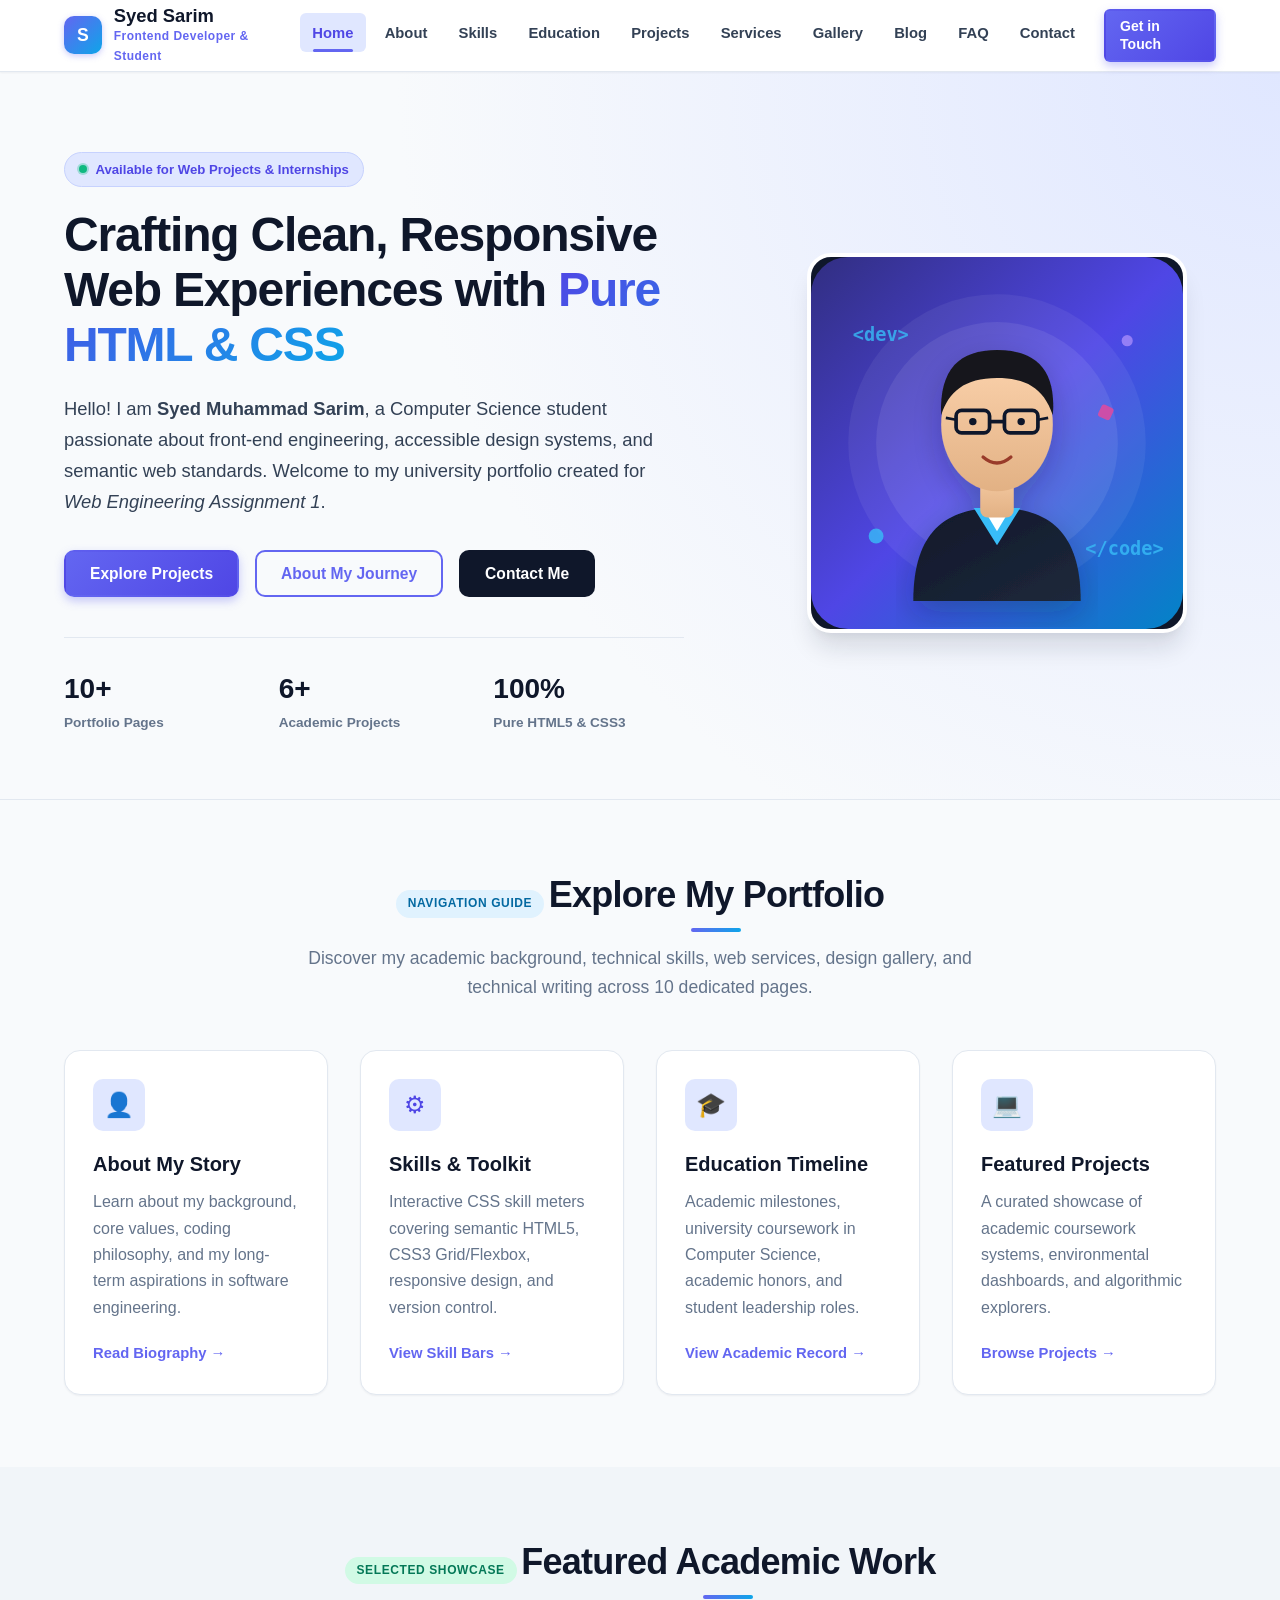
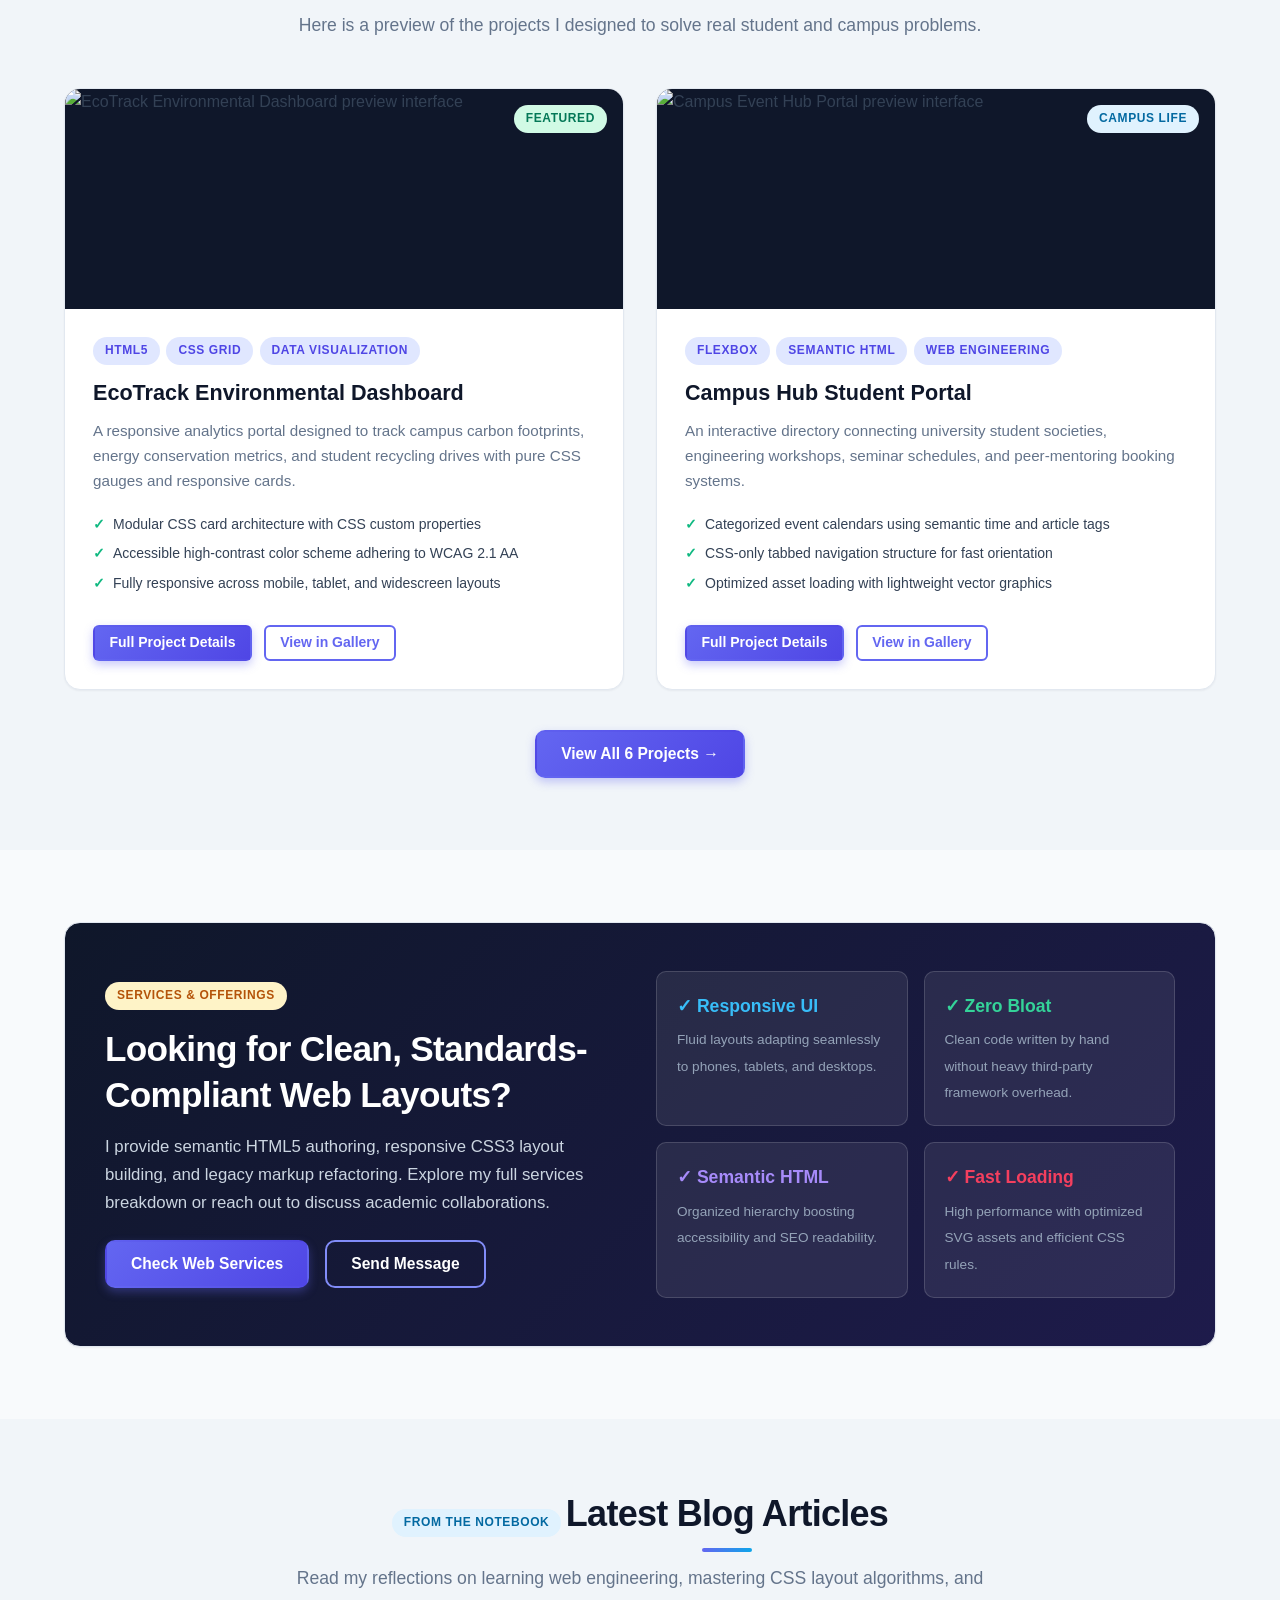
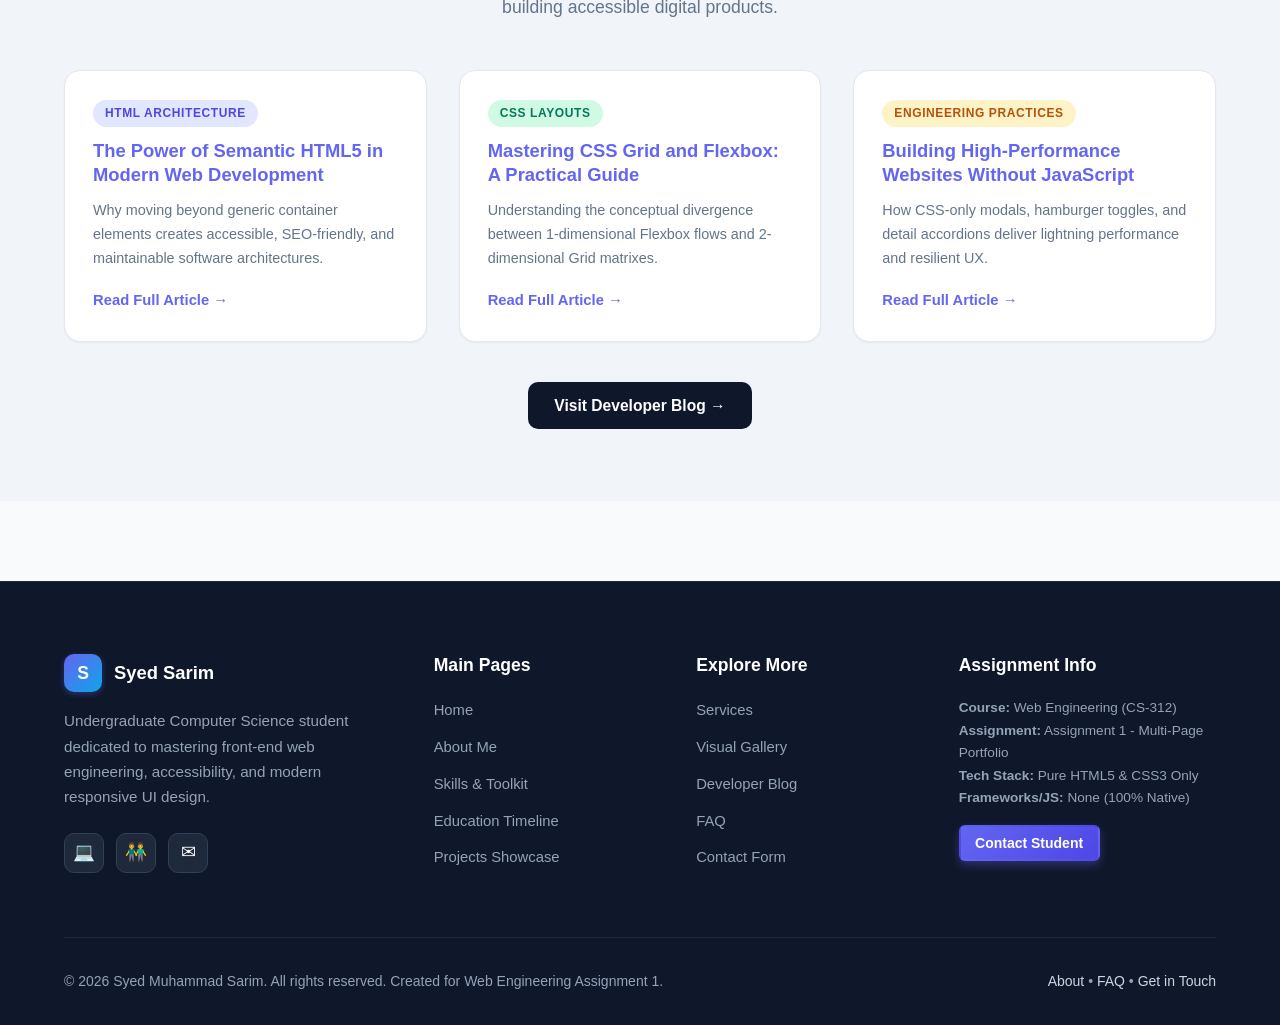
==== index.html @ 370b7d6b "feat: complete 10-page responsive HTML5/CSS3 personal portfolio website for Web Engineering Assignme" ====
<!DOCTYPE html>
<html lang="en">
<head>
  <meta charset="UTF-8">
  <meta name="viewport" content="width=device-width, initial-scale=1.0">
  <meta name="description" content="Personal Portfolio Website of Syed Muhammad Sarim - Aspiring Frontend Developer and Computer Science Undergraduate. Built with pure HTML5 and CSS3.">
  <meta name="author" content="Syed Muhammad Sarim">
  <title>Syed Muhammad Sarim | Personal Portfolio - Web Engineering Assignment 1</title>
  <link rel="icon" type="image/svg+xml" href="images/favicon.svg">
  <link rel="stylesheet" href="css/style.css">
</head>
<body>

  <!-- ================= SITE HEADER & NAVIGATION ================= -->
  <header class="site-header">
    <div class="container header-inner">
      <a href="index.html" class="brand" aria-label="Syed Muhammad Sarim Home">
        <div class="brand-icon" aria-hidden="true">S</div>
        <div class="brand-title">
          <span class="brand-name">Syed Sarim</span>
          <span class="brand-sub">Frontend Developer &amp; Student</span>
        </div>
      </a>

      <!-- Pure CSS Mobile Menu Checkbox & Hamburger Label -->
      <input type="checkbox" id="nav-toggle" class="nav-toggle" aria-label="Toggle Navigation Menu">
      <label for="nav-toggle" class="nav-toggle-label" aria-label="Toggle navigation">
        <span></span>
        <span></span>
        <span></span>
      </label>

      <!-- 10 Navigation Links -->
      <nav class="site-nav" aria-label="Main Navigation">
        <ul class="nav-list">
          <li><a href="index.html" class="nav-link active">Home</a></li>
          <li><a href="about.html" class="nav-link">About</a></li>
          <li><a href="skills.html" class="nav-link">Skills</a></li>
          <li><a href="education.html" class="nav-link">Education</a></li>
          <li><a href="projects.html" class="nav-link">Projects</a></li>
          <li><a href="services.html" class="nav-link">Services</a></li>
          <li><a href="gallery.html" class="nav-link">Gallery</a></li>
          <li><a href="blog.html" class="nav-link">Blog</a></li>
          <li><a href="faq.html" class="nav-link">FAQ</a></li>
          <li><a href="contact.html" class="nav-link">Contact</a></li>
        </ul>
        <div class="header-cta">
          <a href="contact.html" class="btn btn-primary btn-sm">Get in Touch</a>
        </div>
      </nav>
    </div>
  </header>

  <!-- ================= MAIN CONTENT ================= -->
  <main>
    <!-- HERO SECTION -->
    <section class="hero" aria-labelledby="hero-heading">
      <div class="container">
        <div class="hero-grid">
          <div class="hero-content">
            <div class="hero-badge">
              <span class="hero-badge-pulse" aria-hidden="true"></span>
              <span>Available for Web Projects &amp; Internships</span>
            </div>
            <h1 id="hero-heading" class="hero-title">
              Crafting Clean, Responsive Web Experiences with <span class="text-gradient">Pure HTML &amp; CSS</span>
            </h1>
            <p class="hero-description">
              Hello! I am <strong>Syed Muhammad Sarim</strong>, a Computer Science student passionate about front-end engineering, accessible design systems, and semantic web standards. Welcome to my university portfolio created for <em>Web Engineering Assignment 1</em>.
            </p>
            <div class="hero-buttons">
              <a href="projects.html" class="btn btn-primary">Explore Projects</a>
              <a href="about.html" class="btn btn-outline">About My Journey</a>
              <a href="contact.html" class="btn btn-secondary">Contact Me</a>
            </div>
            <div class="hero-stats">
              <div class="stat-item">
                <span class="stat-number">10+</span>
                <span class="stat-label">Portfolio Pages</span>
              </div>
              <div class="stat-item">
                <span class="stat-number">6+</span>
                <span class="stat-label">Academic Projects</span>
              </div>
              <div class="stat-item">
                <span class="stat-number">100%</span>
                <span class="stat-label">Pure HTML5 &amp; CSS3</span>
              </div>
            </div>
          </div>

          <div class="hero-media">
            <div class="hero-image-card">
              <img src="images/avatar.svg" alt="Illustrated profile portrait of Syed Muhammad Sarim with coding graphics" width="400" height="400">
            </div>
          </div>
        </div>
      </div>
    </section>

    <!-- QUICK HIGHLIGHTS / EXPLORE PORTFOLIO -->
    <section class="section">
      <div class="container">
        <header class="section-header">
          <span class="badge badge-cyan">Navigation Guide</span>
          <h2>Explore My Portfolio</h2>
          <p>Discover my academic background, technical skills, web services, design gallery, and technical writing across 10 dedicated pages.</p>
        </header>

        <div class="grid grid-4">
          <!-- Card 1: About Me -->
          <article class="card feature-card">
            <div class="feature-icon" aria-hidden="true">&#128100;</div>
            <h3>About My Story</h3>
            <p>Learn about my background, core values, coding philosophy, and my long-term aspirations in software engineering.</p>
            <a href="about.html" class="feature-link">Read Biography &rarr;</a>
          </article>

          <!-- Card 2: Technical Skills -->
          <article class="card feature-card">
            <div class="feature-icon" aria-hidden="true">&#9881;</div>
            <h3>Skills &amp; Toolkit</h3>
            <p>Interactive CSS skill meters covering semantic HTML5, CSS3 Grid/Flexbox, responsive design, and version control.</p>
            <a href="skills.html" class="feature-link">View Skill Bars &rarr;</a>
          </article>

          <!-- Card 3: Academic Timeline -->
          <article class="card feature-card">
            <div class="feature-icon" aria-hidden="true">&#127891;</div>
            <h3>Education Timeline</h3>
            <p>Academic milestones, university coursework in Computer Science, academic honors, and student leadership roles.</p>
            <a href="education.html" class="feature-link">View Academic Record &rarr;</a>
          </article>

          <!-- Card 4: Projects Showcase -->
          <article class="card feature-card">
            <div class="feature-icon" aria-hidden="true">&#128187;</div>
            <h3>Featured Projects</h3>
            <p>A curated showcase of academic coursework systems, environmental dashboards, and algorithmic explorers.</p>
            <a href="projects.html" class="feature-link">Browse Projects &rarr;</a>
          </article>
        </div>
      </div>
    </section>

    <!-- FEATURED WORK PREVIEW SECTION -->
    <section class="section section-alt">
      <div class="container">
        <header class="section-header">
          <span class="badge badge-teal">Selected Showcase</span>
          <h2>Featured Academic Work</h2>
          <p>Here is a preview of the projects I designed to solve real student and campus problems.</p>
        </header>

        <div class="grid grid-2">
          <!-- Featured Project 1 -->
          <article class="project-card">
            <div class="project-thumb">
              <img src="images/project-1.svg" alt="EcoTrack Environmental Dashboard preview interface" width="600" height="380">
              <span class="badge badge-teal project-status">Featured</span>
            </div>
            <div class="project-body">
              <div class="project-tags">
                <span class="badge">HTML5</span>
                <span class="badge">CSS Grid</span>
                <span class="badge">Data Visualization</span>
              </div>
              <h3 class="project-title">EcoTrack Environmental Dashboard</h3>
              <p class="project-desc">
                A responsive analytics portal designed to track campus carbon footprints, energy conservation metrics, and student recycling drives with pure CSS gauges and responsive cards.
              </p>
              <ul class="project-features">
                <li>Modular CSS card architecture with CSS custom properties</li>
                <li>Accessible high-contrast color scheme adhering to WCAG 2.1 AA</li>
                <li>Fully responsive across mobile, tablet, and widescreen layouts</li>
              </ul>
              <div class="project-actions">
                <a href="projects.html#ecotrack" class="btn btn-primary btn-sm">Full Project Details</a>
                <a href="gallery.html" class="btn btn-outline btn-sm">View in Gallery</a>
              </div>
            </div>
          </article>

          <!-- Featured Project 2 -->
          <article class="project-card">
            <div class="project-thumb">
              <img src="images/project-2.svg" alt="Campus Event Hub Portal preview interface" width="600" height="380">
              <span class="badge badge-cyan project-status">Campus Life</span>
            </div>
            <div class="project-body">
              <div class="project-tags">
                <span class="badge">Flexbox</span>
                <span class="badge">Semantic HTML</span>
                <span class="badge">Web Engineering</span>
              </div>
              <h3 class="project-title">Campus Hub Student Portal</h3>
              <p class="project-desc">
                An interactive directory connecting university student societies, engineering workshops, seminar schedules, and peer-mentoring booking systems.
              </p>
              <ul class="project-features">
                <li>Categorized event calendars using semantic time and article tags</li>
                <li>CSS-only tabbed navigation structure for fast orientation</li>
                <li>Optimized asset loading with lightweight vector graphics</li>
              </ul>
              <div class="project-actions">
                <a href="projects.html#campushub" class="btn btn-primary btn-sm">Full Project Details</a>
                <a href="gallery.html" class="btn btn-outline btn-sm">View in Gallery</a>
              </div>
            </div>
          </article>
        </div>

        <div style="text-align: center; margin-top: 2.5rem;">
          <a href="projects.html" class="btn btn-primary">View All 6 Projects &rarr;</a>
        </div>
      </div>
    </section>

    <!-- SERVICES & COLLABORATION CALLOUT -->
    <section class="section">
      <div class="container">
        <div class="card" style="background: linear-gradient(135deg, var(--color-primary), #1e1b4b); color: var(--text-white); padding: 3rem 2.5rem;">
          <div class="grid grid-2" style="align-items: center;">
            <div>
              <span class="badge badge-amber" style="margin-bottom: 1rem;">Services &amp; Offerings</span>
              <h2 style="color: var(--text-white); font-size: 2.2rem; margin-bottom: 1rem;">Looking for Clean, Standards-Compliant Web Layouts?</h2>
              <p style="color: #cbd5e1; font-size: 1.05rem; margin-bottom: 1.5rem;">
                I provide semantic HTML5 authoring, responsive CSS3 layout building, and legacy markup refactoring. Explore my full services breakdown or reach out to discuss academic collaborations.
              </p>
              <div class="hero-buttons" style="margin-bottom: 0;">
                <a href="services.html" class="btn btn-primary">Check Web Services</a>
                <a href="contact.html" class="btn btn-outline" style="color: #fff; border-color: #818cf8;">Send Message</a>
              </div>
            </div>
            <div style="text-align: center;">
              <div class="grid grid-2 gap-2" style="text-align: left;">
                <div style="background: rgba(255,255,255,0.08); padding: 1.25rem; border-radius: var(--radius-md); border: 1px solid rgba(255,255,255,0.15);">
                  <strong style="color: #38bdf8; display: block; font-size: 1.1rem; margin-bottom: 0.35rem;">&#10003; Responsive UI</strong>
                  <span style="font-size: 0.85rem; color: #94a3b8;">Fluid layouts adapting seamlessly to phones, tablets, and desktops.</span>
                </div>
                <div style="background: rgba(255,255,255,0.08); padding: 1.25rem; border-radius: var(--radius-md); border: 1px solid rgba(255,255,255,0.15);">
                  <strong style="color: #34d399; display: block; font-size: 1.1rem; margin-bottom: 0.35rem;">&#10003; Zero Bloat</strong>
                  <span style="font-size: 0.85rem; color: #94a3b8;">Clean code written by hand without heavy third-party framework overhead.</span>
                </div>
                <div style="background: rgba(255,255,255,0.08); padding: 1.25rem; border-radius: var(--radius-md); border: 1px solid rgba(255,255,255,0.15);">
                  <strong style="color: #a78bfa; display: block; font-size: 1.1rem; margin-bottom: 0.35rem;">&#10003; Semantic HTML</strong>
                  <span style="font-size: 0.85rem; color: #94a3b8;">Organized hierarchy boosting accessibility and SEO readability.</span>
                </div>
                <div style="background: rgba(255,255,255,0.08); padding: 1.25rem; border-radius: var(--radius-md); border: 1px solid rgba(255,255,255,0.15);">
                  <strong style="color: #f43f5e; display: block; font-size: 1.1rem; margin-bottom: 0.35rem;">&#10003; Fast Loading</strong>
                  <span style="font-size: 0.85rem; color: #94a3b8;">High performance with optimized SVG assets and efficient CSS rules.</span>
                </div>
              </div>
            </div>
          </div>
        </div>
      </div>
    </section>

    <!-- RECENT ARTICLES & LEARNING INSIGHTS -->
    <section class="section section-alt">
      <div class="container">
        <header class="section-header">
          <span class="badge badge-cyan">From the Notebook</span>
          <h2>Latest Blog Articles</h2>
          <p>Read my reflections on learning web engineering, mastering CSS layout algorithms, and building accessible digital products.</p>
        </header>

        <div class="grid grid-3">
          <!-- Article 1 -->
          <article class="card">
            <span class="badge" style="margin-bottom: 0.75rem;">HTML Architecture</span>
            <h4><a href="blog.html#post-1">The Power of Semantic HTML5 in Modern Web Development</a></h4>
            <p style="font-size: 0.9rem; color: var(--text-muted); margin-bottom: 1rem;">
              Why moving beyond generic container elements creates accessible, SEO-friendly, and maintainable software architectures.
            </p>
            <a href="blog.html#post-1" class="feature-link">Read Full Article &rarr;</a>
          </article>

          <!-- Article 2 -->
          <article class="card">
            <span class="badge badge-teal" style="margin-bottom: 0.75rem;">CSS Layouts</span>
            <h4><a href="blog.html#post-2">Mastering CSS Grid and Flexbox: A Practical Guide</a></h4>
            <p style="font-size: 0.9rem; color: var(--text-muted); margin-bottom: 1rem;">
              Understanding the conceptual divergence between 1-dimensional Flexbox flows and 2-dimensional Grid matrixes.
            </p>
            <a href="blog.html#post-2" class="feature-link">Read Full Article &rarr;</a>
          </article>

          <!-- Article 3 -->
          <article class="card">
            <span class="badge badge-amber" style="margin-bottom: 0.75rem;">Engineering Practices</span>
            <h4><a href="blog.html#post-3">Building High-Performance Websites Without JavaScript</a></h4>
            <p style="font-size: 0.9rem; color: var(--text-muted); margin-bottom: 1rem;">
              How CSS-only modals, hamburger toggles, and detail accordions deliver lightning performance and resilient UX.
            </p>
            <a href="blog.html#post-3" class="feature-link">Read Full Article &rarr;</a>
          </article>
        </div>

        <div style="text-align: center; margin-top: 2.5rem;">
          <a href="blog.html" class="btn btn-secondary">Visit Developer Blog &rarr;</a>
        </div>
      </div>
    </section>
  </main>

  <!-- ================= SITE FOOTER ================= -->
  <footer class="site-footer">
    <div class="container">
      <div class="footer-grid">
        <!-- Col 1: Bio -->
        <div class="footer-brand">
          <div class="brand">
            <div class="brand-icon" aria-hidden="true">S</div>
            <span class="brand-name">Syed Sarim</span>
          </div>
          <p>
            Undergraduate Computer Science student dedicated to mastering front-end web engineering, accessibility, and modern responsive UI design.
          </p>
          <div class="social-links">
            <a href="https://github.com/syedsarim" class="social-link" aria-label="GitHub Profile" target="_blank" rel="noopener noreferrer">&#128187;</a>
            <a href="https://linkedin.com/in/syedsarim" class="social-link" aria-label="LinkedIn Profile" target="_blank" rel="noopener noreferrer">&#128108;</a>
            <a href="mailto:syedsarimraza1@gmail.com" class="social-link" aria-label="Send Email">&#9993;</a>
          </div>
        </div>

        <!-- Col 2: Navigation Links -->
        <div>
          <h4 class="footer-title">Main Pages</h4>
          <ul class="footer-links">
            <li><a href="index.html">Home</a></li>
            <li><a href="about.html">About Me</a></li>
            <li><a href="skills.html">Skills &amp; Toolkit</a></li>
            <li><a href="education.html">Education Timeline</a></li>
            <li><a href="projects.html">Projects Showcase</a></li>
          </ul>
        </div>

        <!-- Col 3: More Pages -->
        <div>
          <h4 class="footer-title">Explore More</h4>
          <ul class="footer-links">
            <li><a href="services.html">Services</a></li>
            <li><a href="gallery.html">Visual Gallery</a></li>
            <li><a href="blog.html">Developer Blog</a></li>
            <li><a href="faq.html">FAQ</a></li>
            <li><a href="contact.html">Contact Form</a></li>
          </ul>
        </div>

        <!-- Col 4: Assignment Details -->
        <div>
          <h4 class="footer-title">Assignment Info</h4>
          <p style="font-size: 0.85rem; color: #94a3b8; margin-bottom: 0.5rem;">
            <strong>Course:</strong> Web Engineering (CS-312)<br>
            <strong>Assignment:</strong> Assignment 1 - Multi-Page Portfolio<br>
            <strong>Tech Stack:</strong> Pure HTML5 &amp; CSS3 Only<br>
            <strong>Frameworks/JS:</strong> None (100% Native)
          </p>
          <a href="contact.html" class="btn btn-primary btn-sm" style="margin-top: 0.5rem;">Contact Student</a>
        </div>
      </div>

      <!-- Bottom Bar -->
      <div class="footer-bottom">
        <div>
          &copy; 2026 Syed Muhammad Sarim. All rights reserved. Created for Web Engineering Assignment 1.
        </div>
        <div>
          <a href="about.html">About</a> &bull;
          <a href="faq.html">FAQ</a> &bull;
          <a href="contact.html">Get in Touch</a>
        </div>
      </div>
    </div>
  </footer>

</body>
</html>
---- css/style.css ----
/* ==========================================================================
   PERSONAL PORTFOLIO WEBSITE - STYLE SHEET
   Web Engineering Assignment 1
   Technology: Pure HTML5 & CSS3 (No JavaScript, No Frameworks)
   Author: Syed Muhammad Sarim
   ========================================================================== */

/* --------------------------------------------------------------------------
   1. CSS Custom Properties (Theme Variables)
   -------------------------------------------------------------------------- */
:root {
  /* Color Palette: Navy, Purple, Cyan, Clean Light Backgrounds */
  --color-primary: #0f172a;          /* Deep Navy / Slate 900 */
  --color-primary-light: #1e293b;    /* Slate 800 */
  --color-navy: #1e1b4b;             /* Indigo 950 */
  --color-purple: #6366f1;           /* Indigo / Purple 500 */
  --color-purple-dark: #4f46e5;      /* Indigo 600 */
  --color-purple-light: #e0e7ff;     /* Indigo 100 */
  --color-accent-cyan: #0ea5e9;      /* Sky 500 */
  --color-accent-teal: #10b981;      /* Emerald 500 */
  --color-accent-amber: #f59e0b;     /* Amber 500 */
  --color-accent-rose: #f43f5e;      /* Rose 500 */

  /* Neutral Backgrounds & Surfaces */
  --bg-page: #f8fafc;                /* Light Slate 50 */
  --bg-card: #ffffff;                /* Pure White */
  --bg-subtle: #f1f5f9;              /* Slate 100 */
  --bg-dark: #0f172a;                /* Slate 900 for dark accents */

  /* Text Colors */
  --text-primary: #0f172a;           /* Headings & heavy copy */
  --text-secondary: #334155;         /* Standard body copy */
  --text-muted: #64748b;             /* Subtitles, meta, captions */
  --text-white: #ffffff;

  /* Borders & Dividers */
  --border-light: #e2e8f0;           /* Slate 200 */
  --border-focus: #6366f1;

  /* Box Shadows (Elevation) */
  --shadow-sm: 0 1px 2px 0 rgb(15 23 42 / 0.05);
  --shadow-md: 0 4px 6px -1px rgb(15 23 42 / 0.08), 0 2px 4px -2px rgb(15 23 42 / 0.06);
  --shadow-lg: 0 10px 15px -3px rgb(15 23 42 / 0.1), 0 4px 6px -4px rgb(15 23 42 / 0.05);
  --shadow-xl: 0 20px 25px -5px rgb(15 23 42 / 0.12), 0 8px 10px -6px rgb(15 23 42 / 0.06);

  /* Border Radii */
  --radius-sm: 6px;
  --radius-md: 10px;
  --radius-lg: 16px;
  --radius-xl: 24px;
  --radius-full: 9999px;

  /* Spacing & Layout */
  --container-max-width: 1200px;
  --header-height: 72px;
  --transition: all 0.25s cubic-bezier(0.4, 0, 0.2, 1);
}

/* --------------------------------------------------------------------------
   2. Reset & Base Typography
   -------------------------------------------------------------------------- */
*,
*::before,
*::after {
  box-sizing: border-box;
  margin: 0;
  padding: 0;
}

html {
  font-size: 16px;
  scroll-behavior: smooth;
  scroll-padding-top: calc(var(--header-height) + 1rem);
}

body {
  font-family: -apple-system, BlinkMacSystemFont, "Segoe UI", Roboto, "Helvetica Neue", Arial, sans-serif;
  line-height: 1.65;
  color: var(--text-secondary);
  background-color: var(--bg-page);
  -webkit-font-smoothing: antialiased;
  min-height: 100vh;
  display: flex;
  flex-direction: column;
}

main {
  flex: 1 0 auto;
}

h1, h2, h3, h4, h5, h6 {
  color: var(--text-primary);
  line-height: 1.3;
  font-weight: 700;
  margin-bottom: 0.75rem;
}

h1 { font-size: 2.5rem; letter-spacing: -0.025em; }
h2 { font-size: 2rem; letter-spacing: -0.02em; }
h3 { font-size: 1.4rem; }
h4 { font-size: 1.15rem; }

p {
  margin-bottom: 1rem;
}

p:last-child {
  margin-bottom: 0;
}

a {
  color: var(--color-purple);
  text-decoration: none;
  transition: var(--transition);
}

a:hover,
a:focus-visible {
  color: var(--color-purple-dark);
}

img, svg {
  display: block;
  max-width: 100%;
  height: auto;
}

ul, ol {
  padding-left: 1.25rem;
  margin-bottom: 1rem;
}

li {
  margin-bottom: 0.35rem;
}

/* --------------------------------------------------------------------------
   3. Utility & Layout Classes
   -------------------------------------------------------------------------- */
.container {
  width: 100%;
  max-width: var(--container-max-width);
  margin-left: auto;
  margin-right: auto;
  padding-left: 1.5rem;
  padding-right: 1.5rem;
}

.section {
  padding: 4.5rem 0;
}

.section-alt {
  background-color: var(--bg-subtle);
}

.section-header {
  text-align: center;
  max-width: 700px;
  margin: 0 auto 3rem auto;
}

.section-header h2 {
  font-size: 2.25rem;
  margin-bottom: 0.75rem;
  position: relative;
  display: inline-block;
}

.section-header h2::after {
  content: "";
  display: block;
  width: 50px;
  height: 4px;
  background: linear-gradient(90deg, var(--color-purple), var(--color-accent-cyan));
  border-radius: var(--radius-full);
  margin: 0.6rem auto 0 auto;
}

.section-header p {
  color: var(--text-muted);
  font-size: 1.1rem;
}

/* Grids */
.grid {
  display: grid;
  gap: 2rem;
}

.grid-2 {
  grid-template-columns: repeat(2, 1fr);
}

.grid-3 {
  grid-template-columns: repeat(3, 1fr);
}

.grid-4 {
  grid-template-columns: repeat(4, 1fr);
}

/* Flex Utilities */
.flex {
  display: flex;
}

.flex-center {
  display: flex;
  align-items: center;
  justify-content: center;
}

.flex-between {
  display: flex;
  align-items: center;
  justify-content: space-between;
}

.flex-wrap {
  flex-wrap: wrap;
}

.gap-1 { gap: 0.5rem; }
.gap-2 { gap: 1rem; }
.gap-3 { gap: 1.5rem; }

/* Cards */
.card {
  background-color: var(--bg-card);
  border: 1px solid var(--border-light);
  border-radius: var(--radius-lg);
  padding: 1.75rem;
  box-shadow: var(--shadow-sm);
  transition: var(--transition);
}

.card:hover {
  transform: translateY(-4px);
  box-shadow: var(--shadow-lg);
  border-color: #cbd5e1;
}

/* Buttons */
.btn {
  display: inline-flex;
  align-items: center;
  justify-content: center;
  gap: 0.5rem;
  padding: 0.75rem 1.5rem;
  font-size: 0.975rem;
  font-weight: 600;
  border-radius: var(--radius-md);
  border: 2px solid transparent;
  cursor: pointer;
  transition: var(--transition);
  text-decoration: none;
  line-height: 1.25;
}

.btn-primary {
  background: linear-gradient(135deg, var(--color-purple), var(--color-purple-dark));
  color: var(--text-white);
  box-shadow: 0 4px 10px rgb(99 102 241 / 0.35);
}

.btn-primary:hover,
.btn-primary:focus-visible {
  color: var(--text-white);
  background: linear-gradient(135deg, var(--color-purple-dark), #3730a3);
  transform: translateY(-2px);
  box-shadow: 0 6px 14px rgb(99 102 241 / 0.45);
}

.btn-secondary {
  background-color: var(--color-primary);
  color: var(--text-white);
}

.btn-secondary:hover,
.btn-secondary:focus-visible {
  background-color: var(--color-primary-light);
  color: var(--text-white);
  transform: translateY(-2px);
}

.btn-outline {
  background-color: transparent;
  border-color: var(--color-purple);
  color: var(--color-purple);
}

.btn-outline:hover,
.btn-outline:focus-visible {
  background-color: var(--color-purple);
  color: var(--text-white);
  transform: translateY(-2px);
}

.btn-sm {
  padding: 0.45rem 0.9rem;
  font-size: 0.875rem;
  border-radius: var(--radius-sm);
}

/* Badges / Chips */
.badge {
  display: inline-flex;
  align-items: center;
  padding: 0.25rem 0.75rem;
  font-size: 0.75rem;
  font-weight: 700;
  text-transform: uppercase;
  letter-spacing: 0.05em;
  border-radius: var(--radius-full);
  background-color: var(--color-purple-light);
  color: var(--color-purple-dark);
}

.badge-cyan {
  background-color: #e0f2fe;
  color: #0369a1;
}

.badge-teal {
  background-color: #d1fae5;
  color: #047857;
}

.badge-amber {
  background-color: #fef3c7;
  color: #b45309;
}

/* --------------------------------------------------------------------------
   4. Header & Navigation (Pure CSS Mobile Menu Toggle)
   -------------------------------------------------------------------------- */
.site-header {
  position: sticky;
  top: 0;
  z-index: 1000;
  height: var(--header-height);
  background-color: rgba(255, 255, 255, 0.95);
  backdrop-filter: blur(10px);
  border-bottom: 1px solid var(--border-light);
  box-shadow: var(--shadow-sm);
}

.header-inner {
  display: flex;
  align-items: center;
  justify-content: space-between;
  height: 100%;
}

/* Brand Logo */
.brand {
  display: flex;
  align-items: center;
  gap: 0.75rem;
  font-weight: 800;
  font-size: 1.25rem;
  color: var(--color-primary);
  text-decoration: none;
}

.brand-icon {
  width: 38px;
  height: 38px;
  background: linear-gradient(135deg, var(--color-purple), var(--color-accent-cyan));
  color: var(--text-white);
  border-radius: var(--radius-md);
  display: flex;
  align-items: center;
  justify-content: center;
  font-size: 1.1rem;
  font-weight: 900;
  box-shadow: 0 2px 6px rgb(99 102 241 / 0.35);
}

.brand-title {
  display: flex;
  flex-direction: column;
}

.brand-name {
  color: var(--color-primary);
  font-size: 1.15rem;
  line-height: 1.2;
}

.brand-sub {
  font-size: 0.75rem;
  font-weight: 600;
  color: var(--color-purple);
  letter-spacing: 0.04em;
}

/* Nav Menu Checkbox (Hidden) */
.nav-toggle {
  display: none;
}

/* Hamburger Label Icon */
.nav-toggle-label {
  display: none;
  flex-direction: column;
  justify-content: space-between;
  width: 28px;
  height: 20px;
  cursor: pointer;
  z-index: 1010;
}

.nav-toggle-label span {
  display: block;
  height: 3px;
  width: 100%;
  background-color: var(--color-primary);
  border-radius: 2px;
  transition: var(--transition);
}

/* Navigation List */
.site-nav {
  display: flex;
  align-items: center;
}

.nav-list {
  display: flex;
  align-items: center;
  list-style: none;
  gap: 0.35rem;
  margin: 0;
  padding: 0;
}

.nav-link {
  display: block;
  padding: 0.45rem 0.8rem;
  font-size: 0.925rem;
  font-weight: 600;
  color: var(--text-secondary);
  border-radius: var(--radius-sm);
  transition: var(--transition);
  position: relative;
}

.nav-link:hover {
  color: var(--color-purple);
  background-color: var(--bg-subtle);
}

/* Active Page Indicator */
.nav-link.active {
  color: var(--color-purple-dark);
  background-color: var(--color-purple-light);
  font-weight: 700;
}

.nav-link.active::after {
  content: "";
  position: absolute;
  bottom: 0;
  left: 20%;
  width: 60%;
  height: 3px;
  background-color: var(--color-purple);
  border-radius: var(--radius-full);
}

.header-cta {
  margin-left: 1rem;
}

/* --------------------------------------------------------------------------
   5. Hero Section (Home Page)
   -------------------------------------------------------------------------- */
.hero {
  padding: 5rem 0 4rem 0;
  background: radial-gradient(circle at top right, #e0e7ff 0%, #f8fafc 60%);
  border-bottom: 1px solid var(--border-light);
  overflow: hidden;
}

.hero-grid {
  display: grid;
  grid-template-columns: 1.2fr 0.8fr;
  align-items: center;
  gap: 3.5rem;
}

.hero-content {
  max-width: 620px;
}

.hero-badge {
  display: inline-flex;
  align-items: center;
  gap: 0.5rem;
  padding: 0.35rem 0.9rem;
  background-color: var(--color-purple-light);
  color: var(--color-purple-dark);
  font-weight: 700;
  font-size: 0.825rem;
  border-radius: var(--radius-full);
  margin-bottom: 1.25rem;
  border: 1px solid #c7d2fe;
}

.hero-badge-pulse {
  width: 8px;
  height: 8px;
  background-color: var(--color-accent-teal);
  border-radius: 50%;
  box-shadow: 0 0 0 2px rgba(16, 185, 129, 0.3);
}

.hero-title {
  font-size: 3rem;
  line-height: 1.15;
  margin-bottom: 1.25rem;
  color: var(--color-primary);
}

.text-gradient {
  background: linear-gradient(135deg, var(--color-purple-dark), var(--color-accent-cyan));
  -webkit-background-clip: text;
  -webkit-text-fill-color: transparent;
}

.hero-description {
  font-size: 1.15rem;
  color: var(--text-secondary);
  margin-bottom: 2rem;
  line-height: 1.7;
}

.hero-buttons {
  display: flex;
  gap: 1rem;
  flex-wrap: wrap;
  margin-bottom: 2.5rem;
}

.hero-stats {
  display: grid;
  grid-template-columns: repeat(3, 1fr);
  gap: 1.5rem;
  padding-top: 1.75rem;
  border-top: 1px solid var(--border-light);
}

.stat-item {
  display: flex;
  flex-direction: column;
}

.stat-number {
  font-size: 1.75rem;
  font-weight: 800;
  color: var(--color-primary);
}

.stat-label {
  font-size: 0.85rem;
  color: var(--text-muted);
  font-weight: 600;
}

/* Hero Media Illustration */
.hero-media {
  position: relative;
  display: flex;
  justify-content: center;
}

.hero-image-card {
  width: 100%;
  max-width: 380px;
  border-radius: var(--radius-xl);
  overflow: hidden;
  box-shadow: var(--shadow-xl);
  border: 4px solid var(--bg-card);
  background-color: var(--color-primary);
  animation: float 5s ease-in-out infinite;
}

@keyframes float {
  0%, 100% { transform: translateY(0); }
  50% { transform: translateY(-12px); }
}

/* --------------------------------------------------------------------------
   6. Quick Highlights & Features (Home Page)
   -------------------------------------------------------------------------- */
.feature-card {
  display: flex;
  flex-direction: column;
  height: 100%;
}

.feature-icon {
  width: 52px;
  height: 52px;
  border-radius: var(--radius-md);
  display: flex;
  align-items: center;
  justify-content: center;
  font-size: 1.5rem;
  margin-bottom: 1.25rem;
  background-color: var(--color-purple-light);
  color: var(--color-purple-dark);
}

.feature-card h3 {
  font-size: 1.25rem;
  margin-bottom: 0.75rem;
}

.feature-card p {
  color: var(--text-muted);
  flex-grow: 1;
  margin-bottom: 1.25rem;
}

.feature-link {
  font-weight: 700;
  font-size: 0.925rem;
  display: inline-flex;
  align-items: center;
  gap: 0.35rem;
}

.feature-link:hover {
  text-decoration: underline;
}

/* --------------------------------------------------------------------------
   7. Page Banner / Header Subpage Hero
   -------------------------------------------------------------------------- */
.page-banner {
  padding: 3.5rem 0 3rem 0;
  background: linear-gradient(135deg, #0f172a 0%, #1e1b4b 100%);
  color: var(--text-white);
  border-bottom: 1px solid #334155;
  margin-bottom: 3rem;
}

.page-banner h1 {
  color: var(--text-white);
  font-size: 2.5rem;
  margin-bottom: 0.5rem;
}

.page-banner p {
  color: #94a3b8;
  font-size: 1.15rem;
  max-width: 650px;
}

.breadcrumb {
  display: flex;
  align-items: center;
  gap: 0.5rem;
  font-size: 0.85rem;
  margin-bottom: 1rem;
  color: #818cf8;
}

.breadcrumb a {
  color: #cbd5e1;
}

.breadcrumb a:hover {
  color: #ffffff;
}

.breadcrumb-separator {
  color: #64748b;
}

/* --------------------------------------------------------------------------
   8. About Page Components
   -------------------------------------------------------------------------- */
.about-grid {
  display: grid;
  grid-template-columns: 1fr 1fr;
  gap: 3rem;
  align-items: center;
  margin-bottom: 4rem;
}

.about-image {
  border-radius: var(--radius-xl);
  overflow: hidden;
  box-shadow: var(--shadow-lg);
  border: 1px solid var(--border-light);
}

.about-content h2 {
  font-size: 2.1rem;
  margin-bottom: 1rem;
}

.lead-text {
  font-size: 1.15rem;
  color: var(--color-purple-dark);
  font-weight: 500;
  line-height: 1.7;
  margin-bottom: 1.25rem;
}

.interest-tag {
  display: inline-flex;
  align-items: center;
  gap: 0.4rem;
  padding: 0.4rem 0.85rem;
  background-color: var(--bg-subtle);
  border: 1px solid var(--border-light);
  border-radius: var(--radius-md);
  font-size: 0.875rem;
  font-weight: 600;
  color: var(--text-secondary);
}

/* Values Grid */
.value-card {
  text-align: center;
  padding: 2.25rem 1.75rem;
}

.value-icon {
  width: 56px;
  height: 56px;
  margin: 0 auto 1.25rem auto;
  border-radius: 50%;
  display: flex;
  align-items: center;
  justify-content: center;
  font-size: 1.5rem;
  background-color: var(--color-purple-light);
  color: var(--color-purple-dark);
}

/* --------------------------------------------------------------------------
   9. Skills Page Components
   -------------------------------------------------------------------------- */
.skill-category-card {
  margin-bottom: 2.5rem;
}

.skill-category-header {
  display: flex;
  align-items: center;
  gap: 0.75rem;
  margin-bottom: 1.5rem;
  padding-bottom: 0.75rem;
  border-bottom: 2px solid var(--border-light);
}

.skill-item {
  margin-bottom: 1.5rem;
}

.skill-item:last-child {
  margin-bottom: 0;
}

.skill-info {
  display: flex;
  justify-content: space-between;
  align-items: center;
  margin-bottom: 0.5rem;
  font-weight: 600;
}

.skill-name {
  color: var(--text-primary);
}

.skill-pct {
  color: var(--color-purple-dark);
  font-size: 0.875rem;
}

.skill-bar-bg {
  width: 100%;
  height: 10px;
  background-color: var(--bg-subtle);
  border-radius: var(--radius-full);
  overflow: hidden;
  border: 1px solid var(--border-light);
}

.skill-bar-fill {
  height: 100%;
  border-radius: var(--radius-full);
  background: linear-gradient(90deg, var(--color-purple), var(--color-accent-cyan));
  transition: width 1s ease-in-out;
}

.skill-bar-fill.teal {
  background: linear-gradient(90deg, #10b981, #34d399);
}

.skill-bar-fill.amber {
  background: linear-gradient(90deg, #f59e0b, #fbbf24);
}

/* Soft Skills Grid */
.soft-skill-box {
  background: var(--bg-card);
  border: 1px solid var(--border-light);
  border-radius: var(--radius-lg);
  padding: 1.5rem;
  display: flex;
  gap: 1rem;
}

.soft-skill-icon {
  font-size: 1.75rem;
  color: var(--color-purple);
  line-height: 1;
}

/* --------------------------------------------------------------------------
   10. Education Page Components (Timeline Layout)
   -------------------------------------------------------------------------- */
.timeline {
  position: relative;
  max-width: 860px;
  margin: 0 auto;
  padding: 1rem 0;
}

.timeline::before {
  content: "";
  position: absolute;
  top: 0;
  bottom: 0;
  left: 24px;
  width: 3px;
  background: linear-gradient(180deg, var(--color-purple), var(--color-accent-cyan));
  border-radius: var(--radius-full);
}

.timeline-item {
  position: relative;
  padding-left: 64px;
  margin-bottom: 2.75rem;
}

.timeline-item:last-child {
  margin-bottom: 0;
}

.timeline-dot {
  position: absolute;
  left: 14px;
  top: 6px;
  width: 23px;
  height: 23px;
  border-radius: 50%;
  background-color: var(--bg-card);
  border: 4px solid var(--color-purple);
  box-shadow: 0 0 0 4px rgba(99, 102, 241, 0.2);
}

.timeline-card {
  background-color: var(--bg-card);
  border: 1px solid var(--border-light);
  border-radius: var(--radius-lg);
  padding: 2rem;
  box-shadow: var(--shadow-sm);
}

.timeline-meta {
  display: flex;
  align-items: center;
  justify-content: space-between;
  flex-wrap: wrap;
  gap: 0.5rem;
  margin-bottom: 0.75rem;
}

.timeline-date {
  font-weight: 700;
  font-size: 0.85rem;
  color: var(--color-purple-dark);
}

.timeline-institution {
  font-size: 1.05rem;
  color: var(--text-muted);
  font-weight: 600;
  margin-bottom: 0.75rem;
}

.coursework-chips {
  display: flex;
  flex-wrap: wrap;
  gap: 0.5rem;
  margin-top: 1rem;
}

.course-chip {
  padding: 0.3rem 0.75rem;
  background-color: var(--bg-subtle);
  border: 1px solid var(--border-light);
  border-radius: var(--radius-full);
  font-size: 0.825rem;
  font-weight: 500;
  color: var(--text-secondary);
}

/* --------------------------------------------------------------------------
   11. Projects Page Components
   -------------------------------------------------------------------------- */
.project-card {
  background-color: var(--bg-card);
  border: 1px solid var(--border-light);
  border-radius: var(--radius-lg);
  overflow: hidden;
  box-shadow: var(--shadow-sm);
  display: flex;
  flex-direction: column;
  transition: var(--transition);
}

.project-card:hover {
  transform: translateY(-6px);
  box-shadow: var(--shadow-xl);
  border-color: #cbd5e1;
}

.project-thumb {
  position: relative;
  overflow: hidden;
  background-color: #0f172a;
  height: 220px;
}

.project-thumb img {
  width: 100%;
  height: 100%;
  object-fit: cover;
  transition: transform 0.4s ease;
}

.project-card:hover .project-thumb img {
  transform: scale(1.05);
}

.project-status {
  position: absolute;
  top: 1rem;
  right: 1rem;
}

.project-body {
  padding: 1.75rem;
  display: flex;
  flex-direction: column;
  flex-grow: 1;
}

.project-tags {
  display: flex;
  flex-wrap: wrap;
  gap: 0.4rem;
  margin-bottom: 0.9rem;
}

.project-title {
  font-size: 1.35rem;
  margin-bottom: 0.65rem;
}

.project-desc {
  color: var(--text-muted);
  font-size: 0.95rem;
  flex-grow: 1;
  margin-bottom: 1.25rem;
}

.project-features {
  list-style: none;
  padding-left: 0;
  margin-bottom: 1.5rem;
  font-size: 0.875rem;
}

.project-features li {
  position: relative;
  padding-left: 1.25rem;
  margin-bottom: 0.4rem;
  color: var(--text-secondary);
}

.project-features li::before {
  content: "✓";
  position: absolute;
  left: 0;
  color: var(--color-accent-teal);
  font-weight: bold;
}

.project-actions {
  display: flex;
  gap: 0.75rem;
  margin-top: auto;
}

/* --------------------------------------------------------------------------
   12. Services Page Components
   -------------------------------------------------------------------------- */
.service-card {
  position: relative;
  display: flex;
  flex-direction: column;
  height: 100%;
}

.service-card-popular {
  border-color: var(--color-purple);
  box-shadow: 0 0 0 2px var(--color-purple);
}

.service-badge {
  position: absolute;
  top: -12px;
  right: 1.5rem;
}

.service-icon {
  width: 58px;
  height: 58px;
  border-radius: var(--radius-md);
  background: linear-gradient(135deg, var(--color-purple-light), #c7d2fe);
  color: var(--color-purple-dark);
  font-size: 1.75rem;
  display: flex;
  align-items: center;
  justify-content: center;
  margin-bottom: 1.5rem;
}

.service-checklist {
  list-style: none;
  padding-left: 0;
  margin: 1.25rem 0 1.5rem 0;
  flex-grow: 1;
}

.service-checklist li {
  display: flex;
  align-items: flex-start;
  gap: 0.5rem;
  font-size: 0.925rem;
  color: var(--text-secondary);
  margin-bottom: 0.6rem;
}

.service-check {
  color: var(--color-accent-teal);
  font-weight: bold;
}

/* Workflow Step Cards */
.workflow-step {
  text-align: center;
  padding: 2rem 1.5rem;
  position: relative;
}

.step-number {
  width: 44px;
  height: 44px;
  margin: 0 auto 1rem auto;
  border-radius: 50%;
  background-color: var(--color-purple);
  color: var(--text-white);
  font-weight: 800;
  display: flex;
  align-items: center;
  justify-content: center;
}

/* --------------------------------------------------------------------------
   13. Gallery Page Components & CSS-only Modal Lightbox
   -------------------------------------------------------------------------- */
.gallery-grid {
  display: grid;
  grid-template-columns: repeat(3, 1fr);
  gap: 1.75rem;
}

.gallery-item {
  position: relative;
  border-radius: var(--radius-lg);
  overflow: hidden;
  box-shadow: var(--shadow-sm);
  background-color: #0f172a;
  aspect-ratio: 4 / 3;
  display: block;
  text-decoration: none;
}

.gallery-item img {
  width: 100%;
  height: 100%;
  object-fit: cover;
  transition: transform 0.4s ease;
}

.gallery-overlay {
  position: absolute;
  inset: 0;
  background: linear-gradient(to top, rgba(15, 23, 42, 0.92) 0%, rgba(15, 23, 42, 0.2) 60%, transparent 100%);
  display: flex;
  flex-direction: column;
  justify-content: flex-end;
  padding: 1.5rem;
  opacity: 0;
  transition: opacity 0.3s ease;
}

.gallery-item:hover .gallery-overlay,
.gallery-item:focus .gallery-overlay {
  opacity: 1;
}

.gallery-item:hover img {
  transform: scale(1.08);
}

.gallery-overlay-title {
  color: var(--text-white);
  font-weight: 700;
  font-size: 1.1rem;
  margin-bottom: 0.25rem;
}

.gallery-overlay-sub {
  color: #94a3b8;
  font-size: 0.85rem;
}

/* Pure CSS Modal Lightbox via :target pseudo-class */
.lightbox-modal {
  display: none;
  position: fixed;
  inset: 0;
  z-index: 2000;
  background-color: rgba(15, 23, 42, 0.85);
  backdrop-filter: blur(8px);
  padding: 2rem;
  align-items: center;
  justify-content: center;
}

.lightbox-modal:target {
  display: flex;
}

.lightbox-content {
  position: relative;
  max-width: 800px;
  width: 100%;
  background-color: var(--bg-card);
  border-radius: var(--radius-lg);
  overflow: hidden;
  box-shadow: var(--shadow-xl);
  border: 1px solid var(--border-light);
  animation: modalIn 0.3s ease-out;
}

@keyframes modalIn {
  from { opacity: 0; transform: scale(0.95); }
  to { opacity: 1; transform: scale(1); }
}

.lightbox-close {
  position: absolute;
  top: 1rem;
  right: 1.25rem;
  font-size: 2rem;
  line-height: 1;
  color: var(--text-white);
  background-color: rgba(15, 23, 42, 0.6);
  width: 40px;
  height: 40px;
  border-radius: 50%;
  display: flex;
  align-items: center;
  justify-content: center;
  text-decoration: none;
  z-index: 10;
  transition: var(--transition);
}

.lightbox-close:hover {
  background-color: var(--color-purple);
  color: var(--text-white);
}

.lightbox-info {
  padding: 1.5rem 2rem;
}

.lightbox-info h3 {
  margin-bottom: 0.5rem;
}

.lightbox-info p {
  color: var(--text-muted);
  font-size: 0.95rem;
}

/* --------------------------------------------------------------------------
   14. Blog Page Components
   -------------------------------------------------------------------------- */
.blog-layout {
  display: grid;
  grid-template-columns: 2.3fr 1fr;
  gap: 3rem;
}

.featured-article {
  background-color: var(--bg-card);
  border: 1px solid var(--border-light);
  border-radius: var(--radius-lg);
  overflow: hidden;
  box-shadow: var(--shadow-sm);
  margin-bottom: 3rem;
}

.featured-article-img {
  width: 100%;
  height: 320px;
  object-fit: cover;
}

.featured-article-body {
  padding: 2.25rem;
}

.article-card {
  background-color: var(--bg-card);
  border: 1px solid var(--border-light);
  border-radius: var(--radius-lg);
  overflow: hidden;
  box-shadow: var(--shadow-sm);
  margin-bottom: 2.5rem;
}

.article-thumb {
  width: 100%;
  height: 240px;
  object-fit: cover;
}

.article-body {
  padding: 2rem;
}

.article-meta {
  display: flex;
  align-items: center;
  gap: 1rem;
  font-size: 0.85rem;
  color: var(--text-muted);
  margin-bottom: 0.75rem;
  flex-wrap: wrap;
}

.article-title {
  font-size: 1.6rem;
  margin-bottom: 1rem;
}

.article-title a {
  color: var(--text-primary);
}

.article-title a:hover {
  color: var(--color-purple);
}

.article-excerpt {
  color: var(--text-secondary);
  line-height: 1.7;
  margin-bottom: 1.5rem;
}

/* Code Snippet Box inside Blog */
.code-block {
  background-color: #0f172a;
  color: #f8fafc;
  padding: 1.25rem;
  border-radius: var(--radius-md);
  font-family: Consolas, Monaco, "Andale Mono", monospace;
  font-size: 0.875rem;
  line-height: 1.5;
  overflow-x: auto;
  margin: 1.25rem 0;
  border: 1px solid #334155;
}

/* Blog Sidebar */
.blog-sidebar-widget {
  background-color: var(--bg-card);
  border: 1px solid var(--border-light);
  border-radius: var(--radius-lg);
  padding: 1.75rem;
  margin-bottom: 2rem;
}

.widget-title {
  font-size: 1.15rem;
  margin-bottom: 1rem;
  padding-bottom: 0.5rem;
  border-bottom: 2px solid var(--border-light);
}

.category-list {
  list-style: none;
  padding-left: 0;
  margin-bottom: 0;
}

.category-list li {
  display: flex;
  justify-content: space-between;
  padding: 0.5rem 0;
  border-bottom: 1px dashed var(--border-light);
  font-size: 0.925rem;
}

.category-list li:last-child {
  border-bottom: none;
}

/* --------------------------------------------------------------------------
   15. Contact Page Components & Accessible Form
   -------------------------------------------------------------------------- */
.contact-grid {
  display: grid;
  grid-template-columns: 1fr 1.3fr;
  gap: 3rem;
}

.contact-info-card {
  display: flex;
  align-items: flex-start;
  gap: 1.25rem;
  padding: 1.5rem;
  background-color: var(--bg-card);
  border: 1px solid var(--border-light);
  border-radius: var(--radius-lg);
  margin-bottom: 1.5rem;
}

.contact-icon {
  width: 48px;
  height: 48px;
  border-radius: var(--radius-md);
  background-color: var(--color-purple-light);
  color: var(--color-purple-dark);
  font-size: 1.35rem;
  display: flex;
  align-items: center;
  justify-content: center;
  flex-shrink: 0;
}

.contact-form-card {
  background-color: var(--bg-card);
  border: 1px solid var(--border-light);
  border-radius: var(--radius-xl);
  padding: 2.5rem;
  box-shadow: var(--shadow-md);
}

.form-group {
  margin-bottom: 1.5rem;
}

.form-row {
  display: grid;
  grid-template-columns: 1fr 1fr;
  gap: 1.25rem;
}

.form-label {
  display: block;
  font-size: 0.925rem;
  font-weight: 600;
  color: var(--text-primary);
  margin-bottom: 0.5rem;
}

.form-label span {
  color: var(--color-accent-rose);
}

.form-control {
  width: 100%;
  padding: 0.8rem 1rem;
  font-size: 0.95rem;
  font-family: inherit;
  color: var(--text-primary);
  background-color: var(--bg-subtle);
  border: 1.5px solid var(--border-light);
  border-radius: var(--radius-md);
  transition: var(--transition);
}

.form-control:focus {
  outline: none;
  background-color: var(--bg-card);
  border-color: var(--color-purple);
  box-shadow: 0 0 0 3px rgba(99, 102, 241, 0.15);
}

textarea.form-control {
  resize: vertical;
  min-height: 140px;
}

/* Radio Group */
.radio-group {
  display: flex;
  gap: 1.5rem;
  flex-wrap: wrap;
  margin-top: 0.5rem;
}

.radio-label {
  display: flex;
  align-items: center;
  gap: 0.5rem;
  font-size: 0.925rem;
  cursor: pointer;
}

/* Form Success Notice via :target */
.form-success-banner {
  display: none;
  background-color: #ecfdf5;
  border: 1.5px solid #10b981;
  color: #065f46;
  padding: 1.25rem;
  border-radius: var(--radius-md);
  margin-bottom: 1.75rem;
}

.form-success-banner:target {
  display: block;
}

/* --------------------------------------------------------------------------
   16. FAQ Page Components (Pure CSS Accordion via <details>/<summary>)
   -------------------------------------------------------------------------- */
.faq-container {
  max-width: 860px;
  margin: 0 auto;
}

.faq-item {
  background-color: var(--bg-card);
  border: 1px solid var(--border-light);
  border-radius: var(--radius-lg);
  margin-bottom: 1.25rem;
  overflow: hidden;
  box-shadow: var(--shadow-sm);
  transition: var(--transition);
}

.faq-item[open] {
  border-color: var(--color-purple);
  box-shadow: var(--shadow-md);
}

.faq-summary {
  padding: 1.5rem 2rem;
  font-size: 1.15rem;
  font-weight: 700;
  color: var(--text-primary);
  cursor: pointer;
  list-style: none; /* Hide default browser triangle */
  display: flex;
  align-items: center;
  justify-content: space-between;
  position: relative;
  user-select: none;
}

.faq-summary::-webkit-details-marker {
  display: none;
}

/* Pure CSS Custom Chevron Indicator */
.faq-summary::after {
  content: "+";
  font-size: 1.5rem;
  font-weight: 400;
  color: var(--color-purple);
  transition: transform 0.25s ease;
  line-height: 1;
}

.faq-item[open] .faq-summary::after {
  content: "−";
  transform: rotate(180deg);
}

.faq-content {
  padding: 0 2rem 1.5rem 2rem;
  color: var(--text-secondary);
  line-height: 1.7;
  border-top: 1px solid var(--border-light);
  padding-top: 1.25rem;
}

/* --------------------------------------------------------------------------
   17. Footer
   -------------------------------------------------------------------------- */
.site-footer {
  background-color: var(--color-primary);
  color: #94a3b8;
  padding: 4.5rem 0 2rem 0;
  border-top: 1px solid #1e293b;
  margin-top: 5rem;
}

.footer-grid {
  display: grid;
  grid-template-columns: 1.5fr 1fr 1fr 1.2fr;
  gap: 3rem;
  margin-bottom: 3.5rem;
}

.footer-brand .brand-name {
  color: var(--text-white);
}

.footer-brand p {
  color: #94a3b8;
  margin: 1rem 0 1.5rem 0;
  font-size: 0.95rem;
}

.footer-title {
  color: var(--text-white);
  font-size: 1.1rem;
  margin-bottom: 1.25rem;
  font-weight: 700;
}

.footer-links {
  list-style: none;
  padding-left: 0;
  margin-bottom: 0;
}

.footer-links li {
  margin-bottom: 0.65rem;
}

.footer-links a {
  color: #94a3b8;
  font-size: 0.925rem;
  transition: var(--transition);
}

.footer-links a:hover {
  color: var(--text-white);
  padding-left: 4px;
}

.social-links {
  display: flex;
  gap: 0.75rem;
}

.social-link {
  width: 40px;
  height: 40px;
  border-radius: var(--radius-md);
  background-color: #1e293b;
  color: var(--text-white);
  display: flex;
  align-items: center;
  justify-content: center;
  font-size: 1.1rem;
  border: 1px solid #334155;
  transition: var(--transition);
}

.social-link:hover {
  background-color: var(--color-purple);
  border-color: var(--color-purple);
  color: var(--text-white);
  transform: translateY(-2px);
}

.footer-bottom {
  padding-top: 2rem;
  border-top: 1px solid #1e293b;
  display: flex;
  align-items: center;
  justify-content: space-between;
  flex-wrap: wrap;
  gap: 1rem;
  font-size: 0.875rem;
}

.footer-bottom a {
  color: #cbd5e1;
}

.footer-bottom a:hover {
  color: var(--text-white);
}

/* --------------------------------------------------------------------------
   18. Responsive Media Queries (Mobile & Tablet)
   -------------------------------------------------------------------------- */
@media (max-width: 1024px) {
  .hero-title {
    font-size: 2.5rem;
  }
  .grid-4 {
    grid-template-columns: repeat(2, 1fr);
  }
  .footer-grid {
    grid-template-columns: repeat(2, 1fr);
  }
  .gallery-grid {
    grid-template-columns: repeat(2, 1fr);
  }
}

@media (max-width: 768px) {
  :root {
    --header-height: 64px;
  }

  /* Hamburger Toggle Display */
  .nav-toggle-label {
    display: flex;
  }

  /* Mobile Nav Dropdown */
  .site-nav {
    position: absolute;
    top: var(--header-height);
    left: 0;
    width: 100%;
    background-color: var(--bg-card);
    border-bottom: 2px solid var(--border-light);
    box-shadow: var(--shadow-xl);
    padding: 1.5rem;
    display: none;
    flex-direction: column;
    align-items: stretch;
  }

  .nav-list {
    flex-direction: column;
    align-items: stretch;
    gap: 0.5rem;
    width: 100%;
  }

  .nav-link {
    padding: 0.75rem 1rem;
    border-radius: var(--radius-md);
  }

  .nav-link.active::after {
    display: none;
  }

  .header-cta {
    margin-left: 0;
    margin-top: 1rem;
    width: 100%;
  }

  .header-cta .btn {
    width: 100%;
  }

  /* Pure CSS Toggle: When checkbox is checked, show nav! */
  .nav-toggle:checked ~ .site-nav {
    display: flex;
  }

  /* Hamburger Icon Animation */
  .nav-toggle:checked ~ .nav-toggle-label span:nth-child(1) {
    transform: translateY(8px) rotate(45deg);
  }
  .nav-toggle:checked ~ .nav-toggle-label span:nth-child(2) {
    opacity: 0;
  }
  .nav-toggle:checked ~ .nav-toggle-label span:nth-child(3) {
    transform: translateY(-8px) rotate(-45deg);
  }

  /* Layout Grids to 1 Column */
  .hero-grid,
  .about-grid,
  .grid-2,
  .grid-3,
  .blog-layout,
  .contact-grid,
  .form-row {
    grid-template-columns: 1fr;
    gap: 2rem;
  }

  .hero {
    padding: 3rem 0;
  }

  .hero-title {
    font-size: 2.1rem;
  }

  .timeline::before {
    left: 16px;
  }

  .timeline-dot {
    left: 6px;
  }

  .timeline-item {
    padding-left: 48px;
  }

  .footer-grid {
    grid-template-columns: 1fr;
    gap: 2rem;
  }

  .gallery-grid {
    grid-template-columns: 1fr;
  }
}

@media (max-width: 480px) {
  h1 { font-size: 2rem; }
  h2 { font-size: 1.6rem; }
  .hero-stats {
    grid-template-columns: 1fr;
    gap: 1rem;
  }
  .contact-form-card {
    padding: 1.5rem;
  }
}
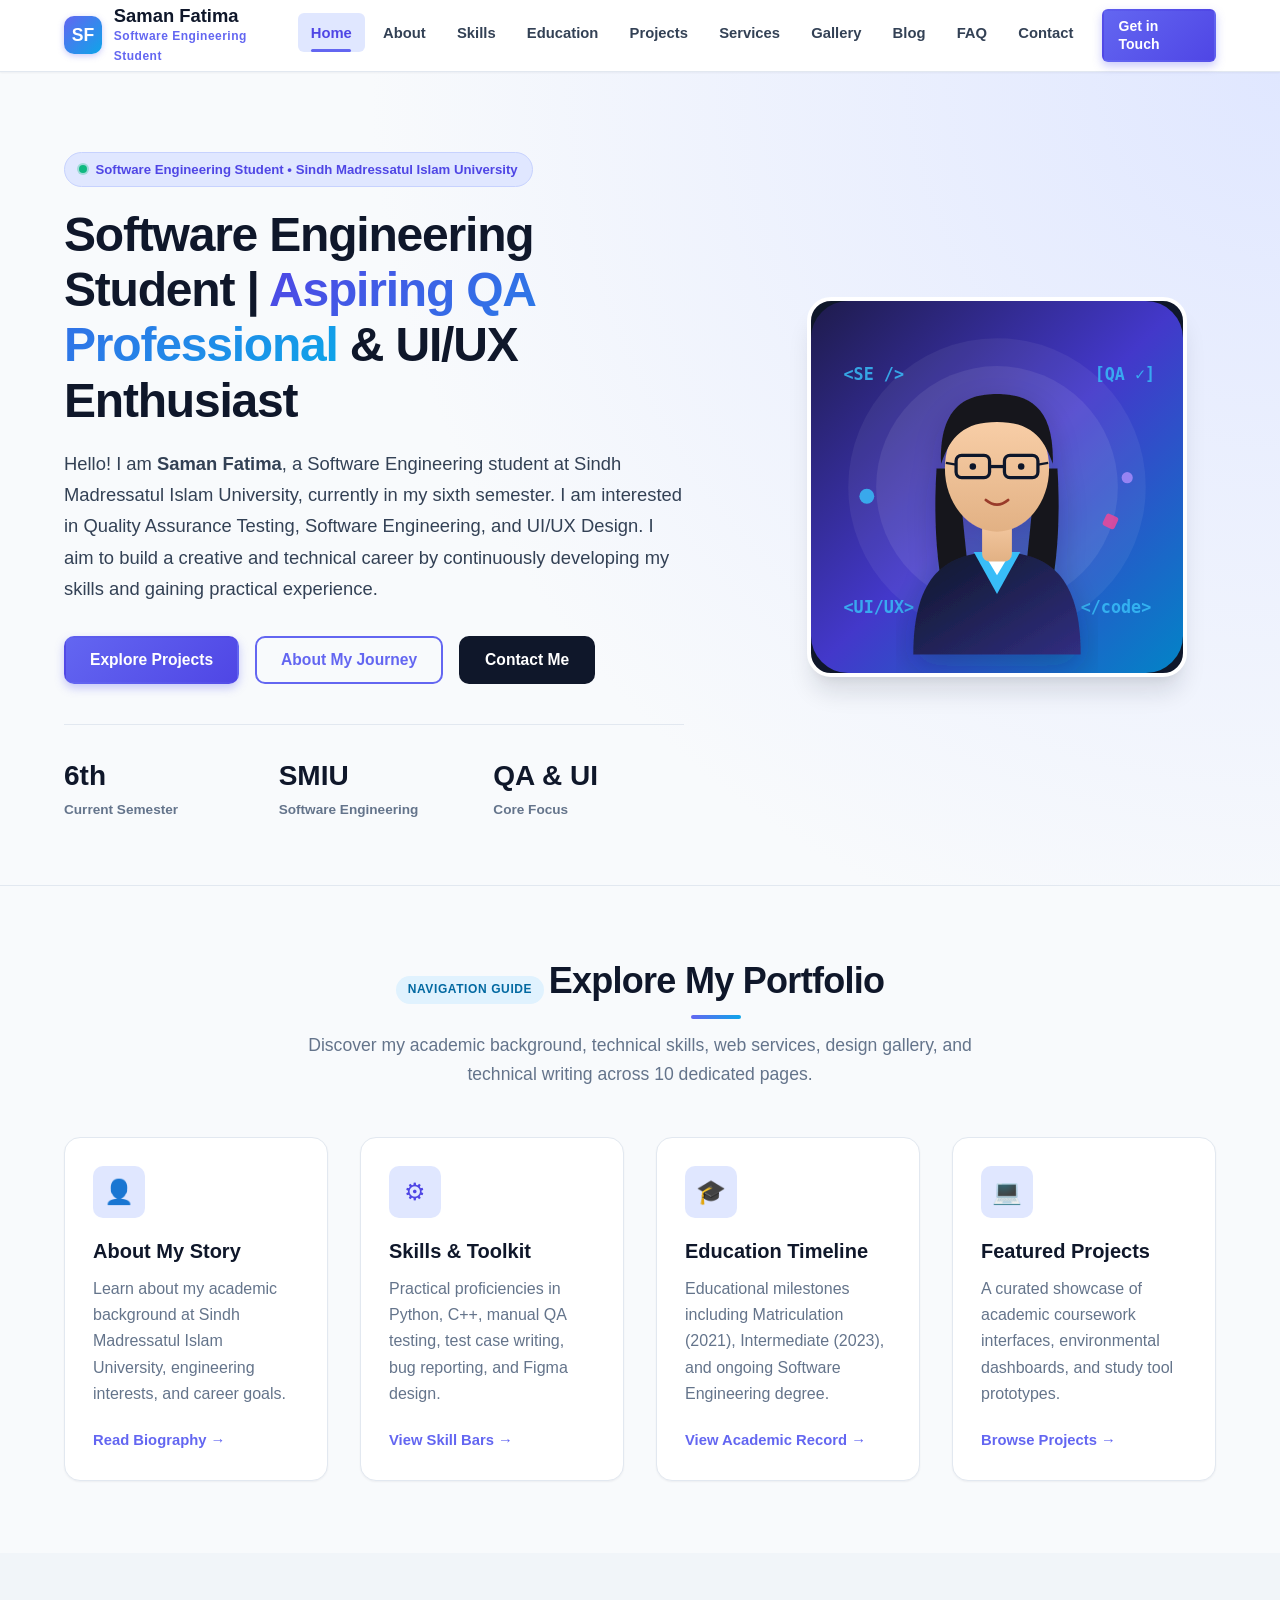
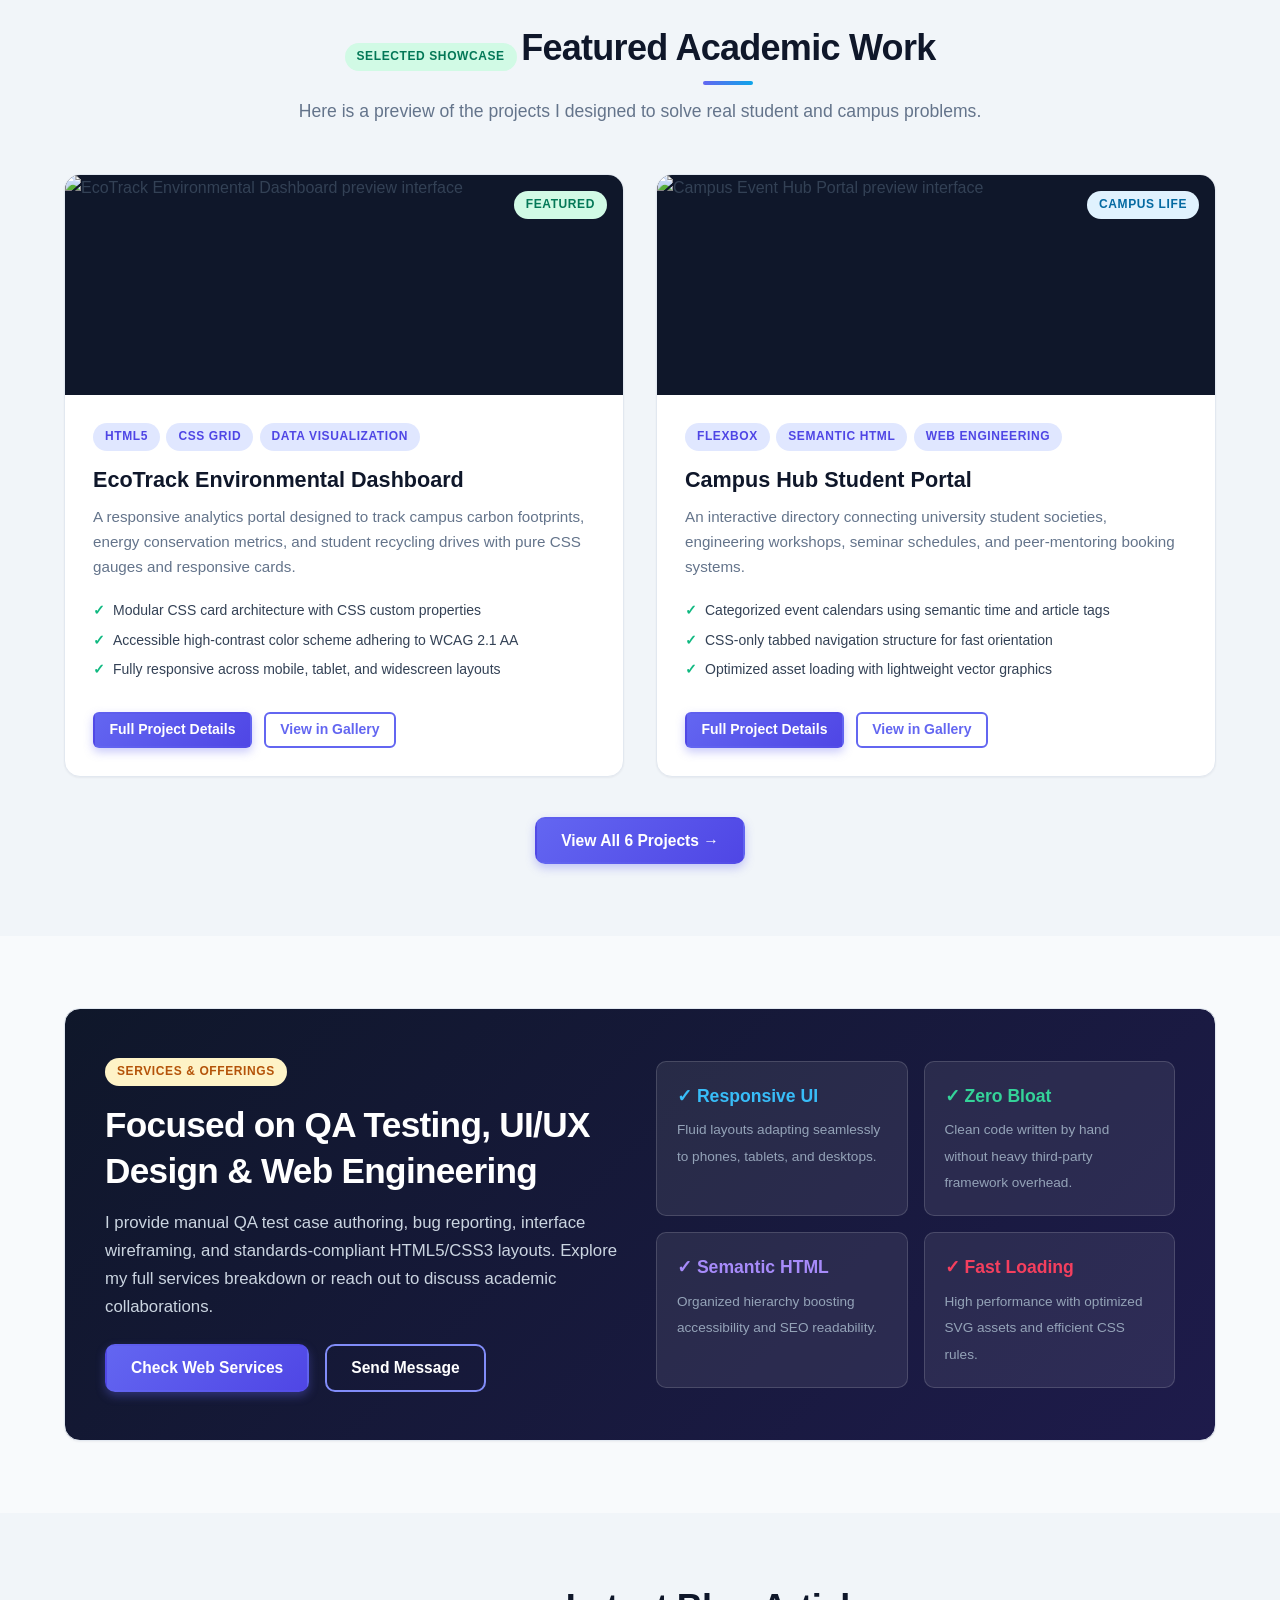
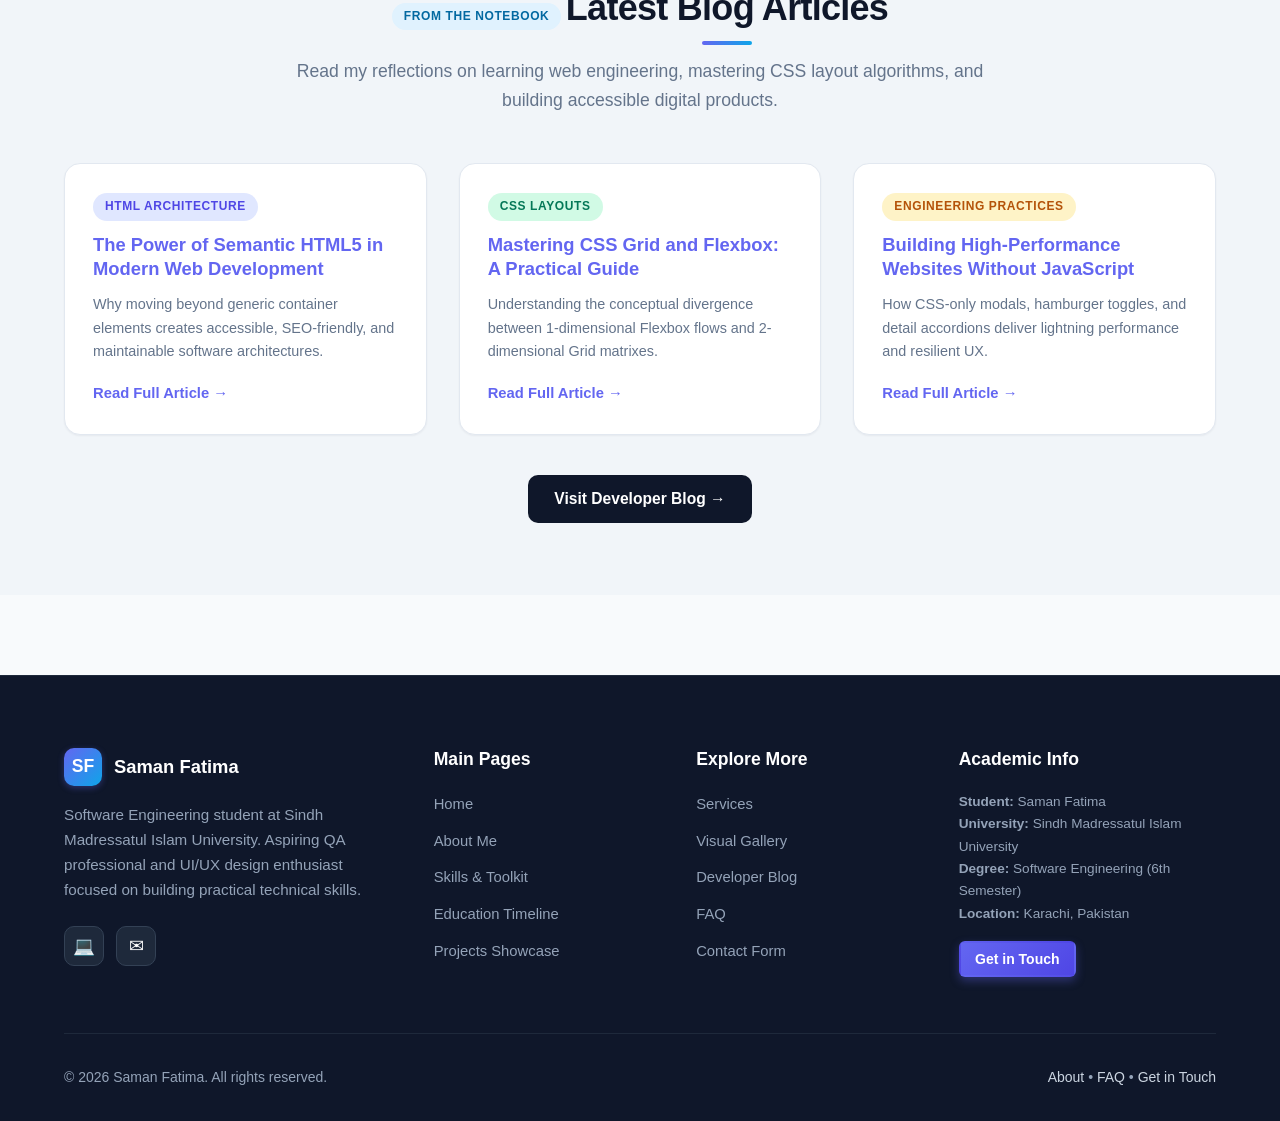
==== commit b4aec5ad: "chore: update portfolio personal information and website content for Saman Fatima" ====
--- a/index.html
+++ b/index.html
@@ -3,9 +3,9 @@
 <head>
   <meta charset="UTF-8">
   <meta name="viewport" content="width=device-width, initial-scale=1.0">
-  <meta name="description" content="Personal Portfolio Website of Syed Muhammad Sarim - Aspiring Frontend Developer and Computer Science Undergraduate. Built with pure HTML5 and CSS3.">
-  <meta name="author" content="Syed Muhammad Sarim">
-  <title>Syed Muhammad Sarim | Personal Portfolio - Web Engineering Assignment 1</title>
+  <meta name="description" content="Personal Portfolio Website of Saman Fatima - Software Engineering Student at Sindh Madressatul Islam University, Aspiring QA Professional, and UI/UX Design Enthusiast. Built with pure HTML5 and CSS3.">
+  <meta name="author" content="Saman Fatima">
+  <title>Saman Fatima | Personal Portfolio - Software Engineering Student</title>
   <link rel="icon" type="image/svg+xml" href="images/favicon.svg">
   <link rel="stylesheet" href="css/style.css">
 </head>
@@ -14,11 +14,11 @@
   <!-- ================= SITE HEADER & NAVIGATION ================= -->
   <header class="site-header">
     <div class="container header-inner">
-      <a href="index.html" class="brand" aria-label="Syed Muhammad Sarim Home">
-        <div class="brand-icon" aria-hidden="true">S</div>
+      <a href="index.html" class="brand" aria-label="Saman Fatima Home">
+        <div class="brand-icon" aria-hidden="true">SF</div>
         <div class="brand-title">
-          <span class="brand-name">Syed Sarim</span>
-          <span class="brand-sub">Frontend Developer &amp; Student</span>
+          <span class="brand-name">Saman Fatima</span>
+          <span class="brand-sub">Software Engineering Student</span>
         </div>
       </a>
 
@@ -60,13 +60,13 @@
           <div class="hero-content">
             <div class="hero-badge">
               <span class="hero-badge-pulse" aria-hidden="true"></span>
-              <span>Available for Web Projects &amp; Internships</span>
+              <span>Software Engineering Student &bull; Sindh Madressatul Islam University</span>
             </div>
             <h1 id="hero-heading" class="hero-title">
-              Crafting Clean, Responsive Web Experiences with <span class="text-gradient">Pure HTML &amp; CSS</span>
+              Software Engineering Student | <span class="text-gradient">Aspiring QA Professional</span> &amp; UI/UX Enthusiast
             </h1>
             <p class="hero-description">
-              Hello! I am <strong>Syed Muhammad Sarim</strong>, a Computer Science student passionate about front-end engineering, accessible design systems, and semantic web standards. Welcome to my university portfolio created for <em>Web Engineering Assignment 1</em>.
+              Hello! I am <strong>Saman Fatima</strong>, a Software Engineering student at Sindh Madressatul Islam University, currently in my sixth semester. I am interested in Quality Assurance Testing, Software Engineering, and UI/UX Design. I aim to build a creative and technical career by continuously developing my skills and gaining practical experience.
             </p>
             <div class="hero-buttons">
               <a href="projects.html" class="btn btn-primary">Explore Projects</a>
@@ -75,23 +75,23 @@
             </div>
             <div class="hero-stats">
               <div class="stat-item">
-                <span class="stat-number">10+</span>
-                <span class="stat-label">Portfolio Pages</span>
+                <span class="stat-number">6th</span>
+                <span class="stat-label">Current Semester</span>
               </div>
               <div class="stat-item">
-                <span class="stat-number">6+</span>
-                <span class="stat-label">Academic Projects</span>
+                <span class="stat-number">SMIU</span>
+                <span class="stat-label">Software Engineering</span>
               </div>
               <div class="stat-item">
-                <span class="stat-number">100%</span>
-                <span class="stat-label">Pure HTML5 &amp; CSS3</span>
+                <span class="stat-number">QA &amp; UI</span>
+                <span class="stat-label">Core Focus</span>
               </div>
             </div>
           </div>
 
           <div class="hero-media">
             <div class="hero-image-card">
-              <img src="images/avatar.svg" alt="Illustrated profile portrait of Syed Muhammad Sarim with coding graphics" width="400" height="400">
+              <img src="images/avatar.svg" alt="Illustrated vector graphic of software engineering and QA student Saman Fatima" width="400" height="400">
             </div>
           </div>
         </div>
@@ -112,7 +112,7 @@
           <article class="card feature-card">
             <div class="feature-icon" aria-hidden="true">&#128100;</div>
             <h3>About My Story</h3>
-            <p>Learn about my background, core values, coding philosophy, and my long-term aspirations in software engineering.</p>
+            <p>Learn about my academic background at Sindh Madressatul Islam University, engineering interests, and career goals.</p>
             <a href="about.html" class="feature-link">Read Biography &rarr;</a>
           </article>
 
@@ -120,7 +120,7 @@
           <article class="card feature-card">
             <div class="feature-icon" aria-hidden="true">&#9881;</div>
             <h3>Skills &amp; Toolkit</h3>
-            <p>Interactive CSS skill meters covering semantic HTML5, CSS3 Grid/Flexbox, responsive design, and version control.</p>
+            <p>Practical proficiencies in Python, C++, manual QA testing, test case writing, bug reporting, and Figma design.</p>
             <a href="skills.html" class="feature-link">View Skill Bars &rarr;</a>
           </article>
 
@@ -128,7 +128,7 @@
           <article class="card feature-card">
             <div class="feature-icon" aria-hidden="true">&#127891;</div>
             <h3>Education Timeline</h3>
-            <p>Academic milestones, university coursework in Computer Science, academic honors, and student leadership roles.</p>
+            <p>Educational milestones including Matriculation (2021), Intermediate (2023), and ongoing Software Engineering degree.</p>
             <a href="education.html" class="feature-link">View Academic Record &rarr;</a>
           </article>
 
@@ -136,7 +136,7 @@
           <article class="card feature-card">
             <div class="feature-icon" aria-hidden="true">&#128187;</div>
             <h3>Featured Projects</h3>
-            <p>A curated showcase of academic coursework systems, environmental dashboards, and algorithmic explorers.</p>
+            <p>A curated showcase of academic coursework interfaces, environmental dashboards, and study tool prototypes.</p>
             <a href="projects.html" class="feature-link">Browse Projects &rarr;</a>
           </article>
         </div>
@@ -223,9 +223,9 @@
           <div class="grid grid-2" style="align-items: center;">
             <div>
               <span class="badge badge-amber" style="margin-bottom: 1rem;">Services &amp; Offerings</span>
-              <h2 style="color: var(--text-white); font-size: 2.2rem; margin-bottom: 1rem;">Looking for Clean, Standards-Compliant Web Layouts?</h2>
+              <h2 style="color: var(--text-white); font-size: 2.2rem; margin-bottom: 1rem;">Focused on QA Testing, UI/UX Design &amp; Web Engineering</h2>
               <p style="color: #cbd5e1; font-size: 1.05rem; margin-bottom: 1.5rem;">
-                I provide semantic HTML5 authoring, responsive CSS3 layout building, and legacy markup refactoring. Explore my full services breakdown or reach out to discuss academic collaborations.
+                I provide manual QA test case authoring, bug reporting, interface wireframing, and standards-compliant HTML5/CSS3 layouts. Explore my full services breakdown or reach out to discuss academic collaborations.
               </p>
               <div class="hero-buttons" style="margin-bottom: 0;">
                 <a href="services.html" class="btn btn-primary">Check Web Services</a>
@@ -312,16 +312,15 @@
         <!-- Col 1: Bio -->
         <div class="footer-brand">
           <div class="brand">
-            <div class="brand-icon" aria-hidden="true">S</div>
-            <span class="brand-name">Syed Sarim</span>
+            <div class="brand-icon" aria-hidden="true">SF</div>
+            <span class="brand-name">Saman Fatima</span>
           </div>
           <p>
-            Undergraduate Computer Science student dedicated to mastering front-end web engineering, accessibility, and modern responsive UI design.
+            Software Engineering student at Sindh Madressatul Islam University. Aspiring QA professional and UI/UX design enthusiast focused on building practical technical skills.
           </p>
           <div class="social-links">
-            <a href="https://github.com/syedsarim" class="social-link" aria-label="GitHub Profile" target="_blank" rel="noopener noreferrer">&#128187;</a>
-            <a href="https://linkedin.com/in/syedsarim" class="social-link" aria-label="LinkedIn Profile" target="_blank" rel="noopener noreferrer">&#128108;</a>
-            <a href="mailto:syedsarimraza1@gmail.com" class="social-link" aria-label="Send Email">&#9993;</a>
+            <a href="https://github.com/SamanFatima24" class="social-link" aria-label="GitHub Profile" target="_blank" rel="noopener noreferrer">&#128187;</a>
+            <a href="mailto:saman24fatima@gmail.com" class="social-link" aria-label="Send Email">&#9993;</a>
           </div>
         </div>
 
@@ -351,21 +350,21 @@
 
         <!-- Col 4: Assignment Details -->
         <div>
-          <h4 class="footer-title">Assignment Info</h4>
+          <h4 class="footer-title">Academic Info</h4>
           <p style="font-size: 0.85rem; color: #94a3b8; margin-bottom: 0.5rem;">
-            <strong>Course:</strong> Web Engineering (CS-312)<br>
-            <strong>Assignment:</strong> Assignment 1 - Multi-Page Portfolio<br>
-            <strong>Tech Stack:</strong> Pure HTML5 &amp; CSS3 Only<br>
-            <strong>Frameworks/JS:</strong> None (100% Native)
+            <strong>Student:</strong> Saman Fatima<br>
+            <strong>University:</strong> Sindh Madressatul Islam University<br>
+            <strong>Degree:</strong> Software Engineering (6th Semester)<br>
+            <strong>Location:</strong> Karachi, Pakistan
           </p>
-          <a href="contact.html" class="btn btn-primary btn-sm" style="margin-top: 0.5rem;">Contact Student</a>
+          <a href="contact.html" class="btn btn-primary btn-sm" style="margin-top: 0.5rem;">Get in Touch</a>
         </div>
       </div>
 
       <!-- Bottom Bar -->
       <div class="footer-bottom">
         <div>
-          &copy; 2026 Syed Muhammad Sarim. All rights reserved. Created for Web Engineering Assignment 1.
+          &copy; 2026 Saman Fatima. All rights reserved.
         </div>
         <div>
           <a href="about.html">About</a> &bull;
--- a/css/style.css
+++ b/css/style.css
@@ -2,7 +2,7 @@
    PERSONAL PORTFOLIO WEBSITE - STYLE SHEET
    Web Engineering Assignment 1
    Technology: Pure HTML5 & CSS3 (No JavaScript, No Frameworks)
-   Author: Syed Muhammad Sarim
+   Author: Saman Fatima
    ========================================================================== */
 
 /* --------------------------------------------------------------------------
